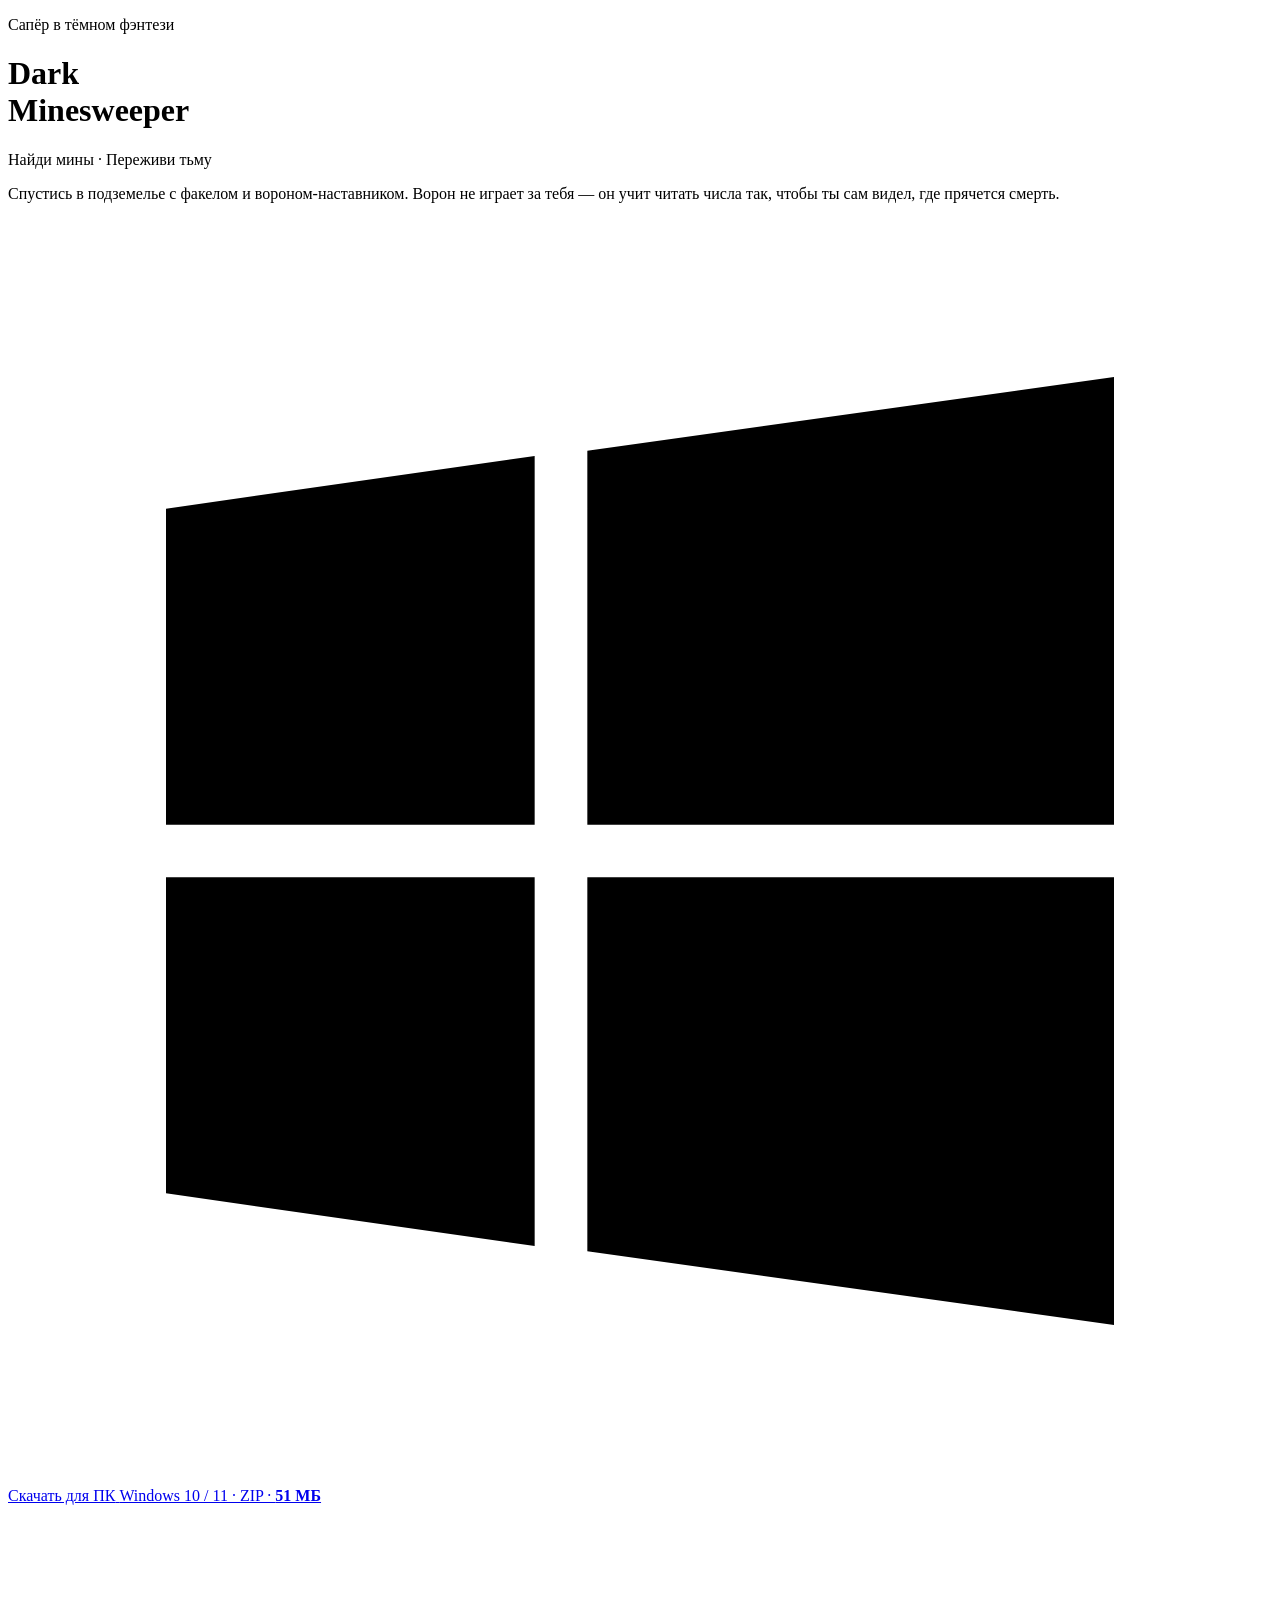
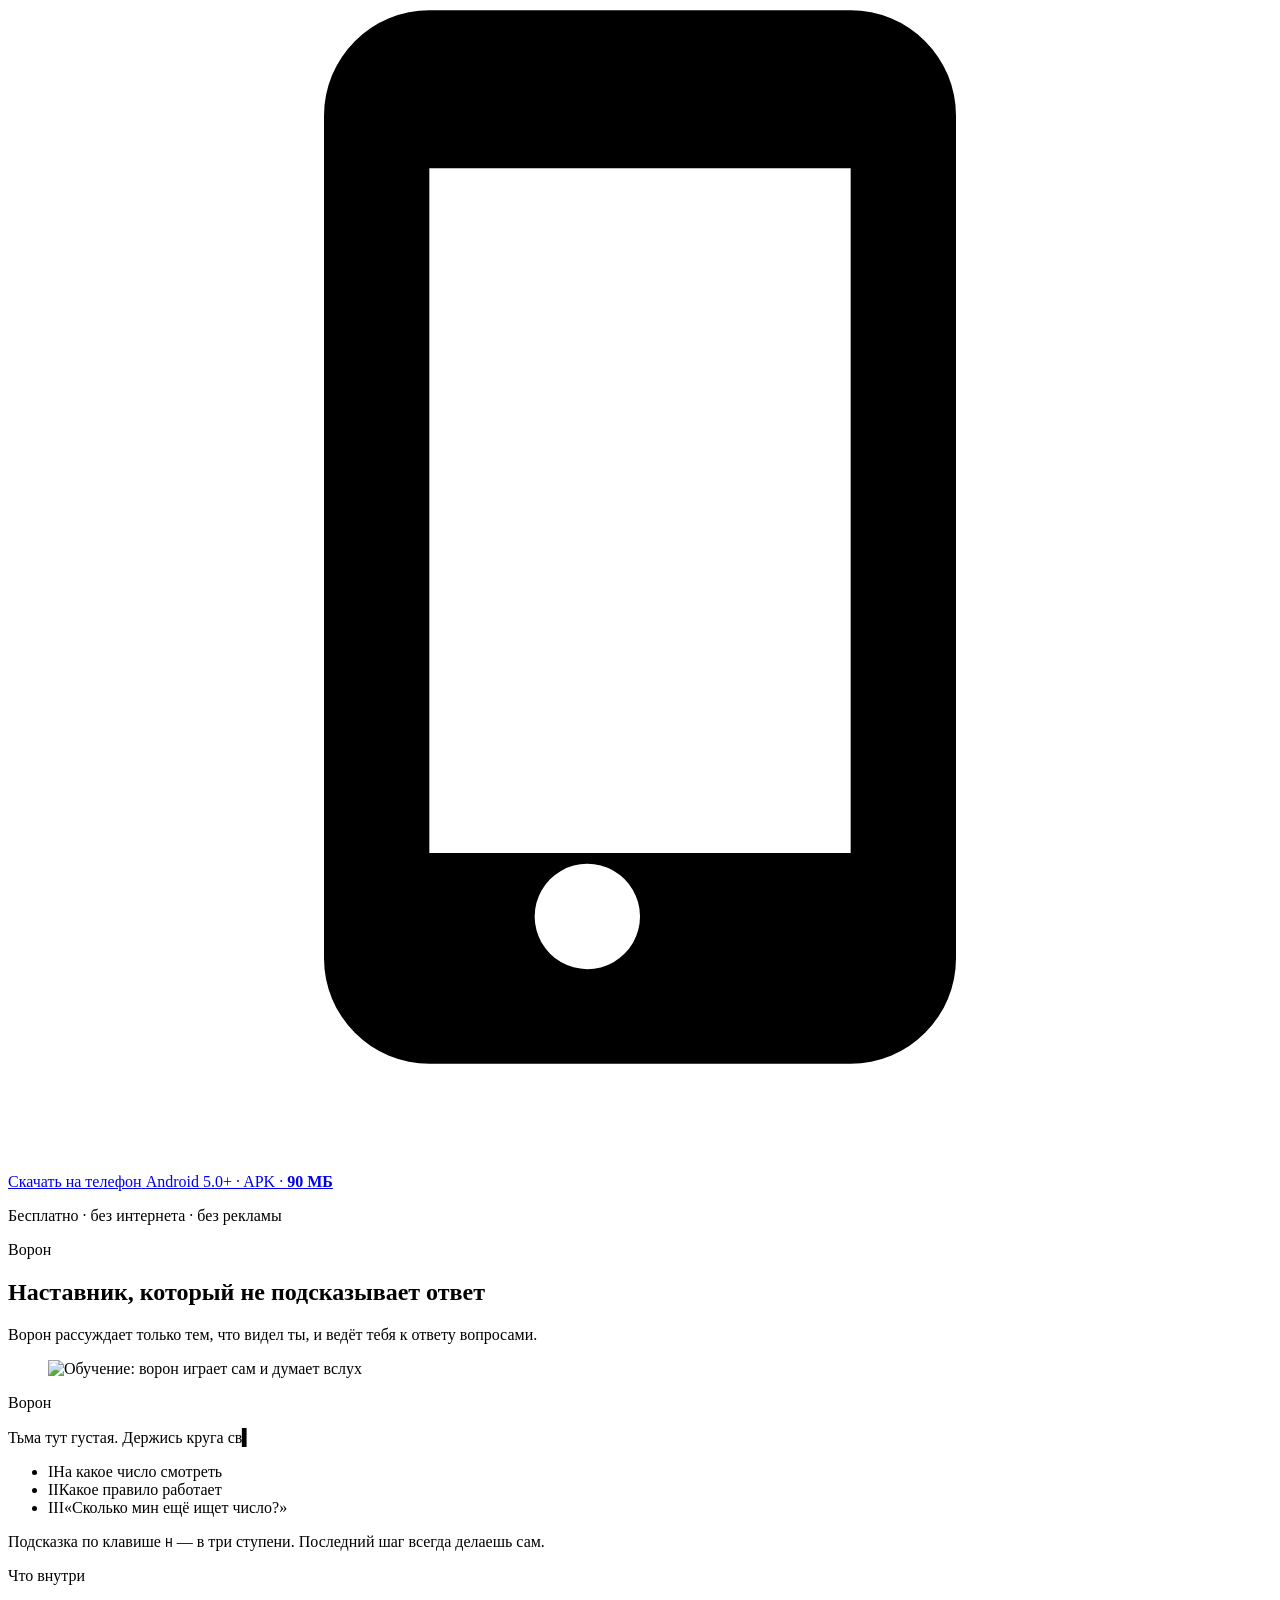
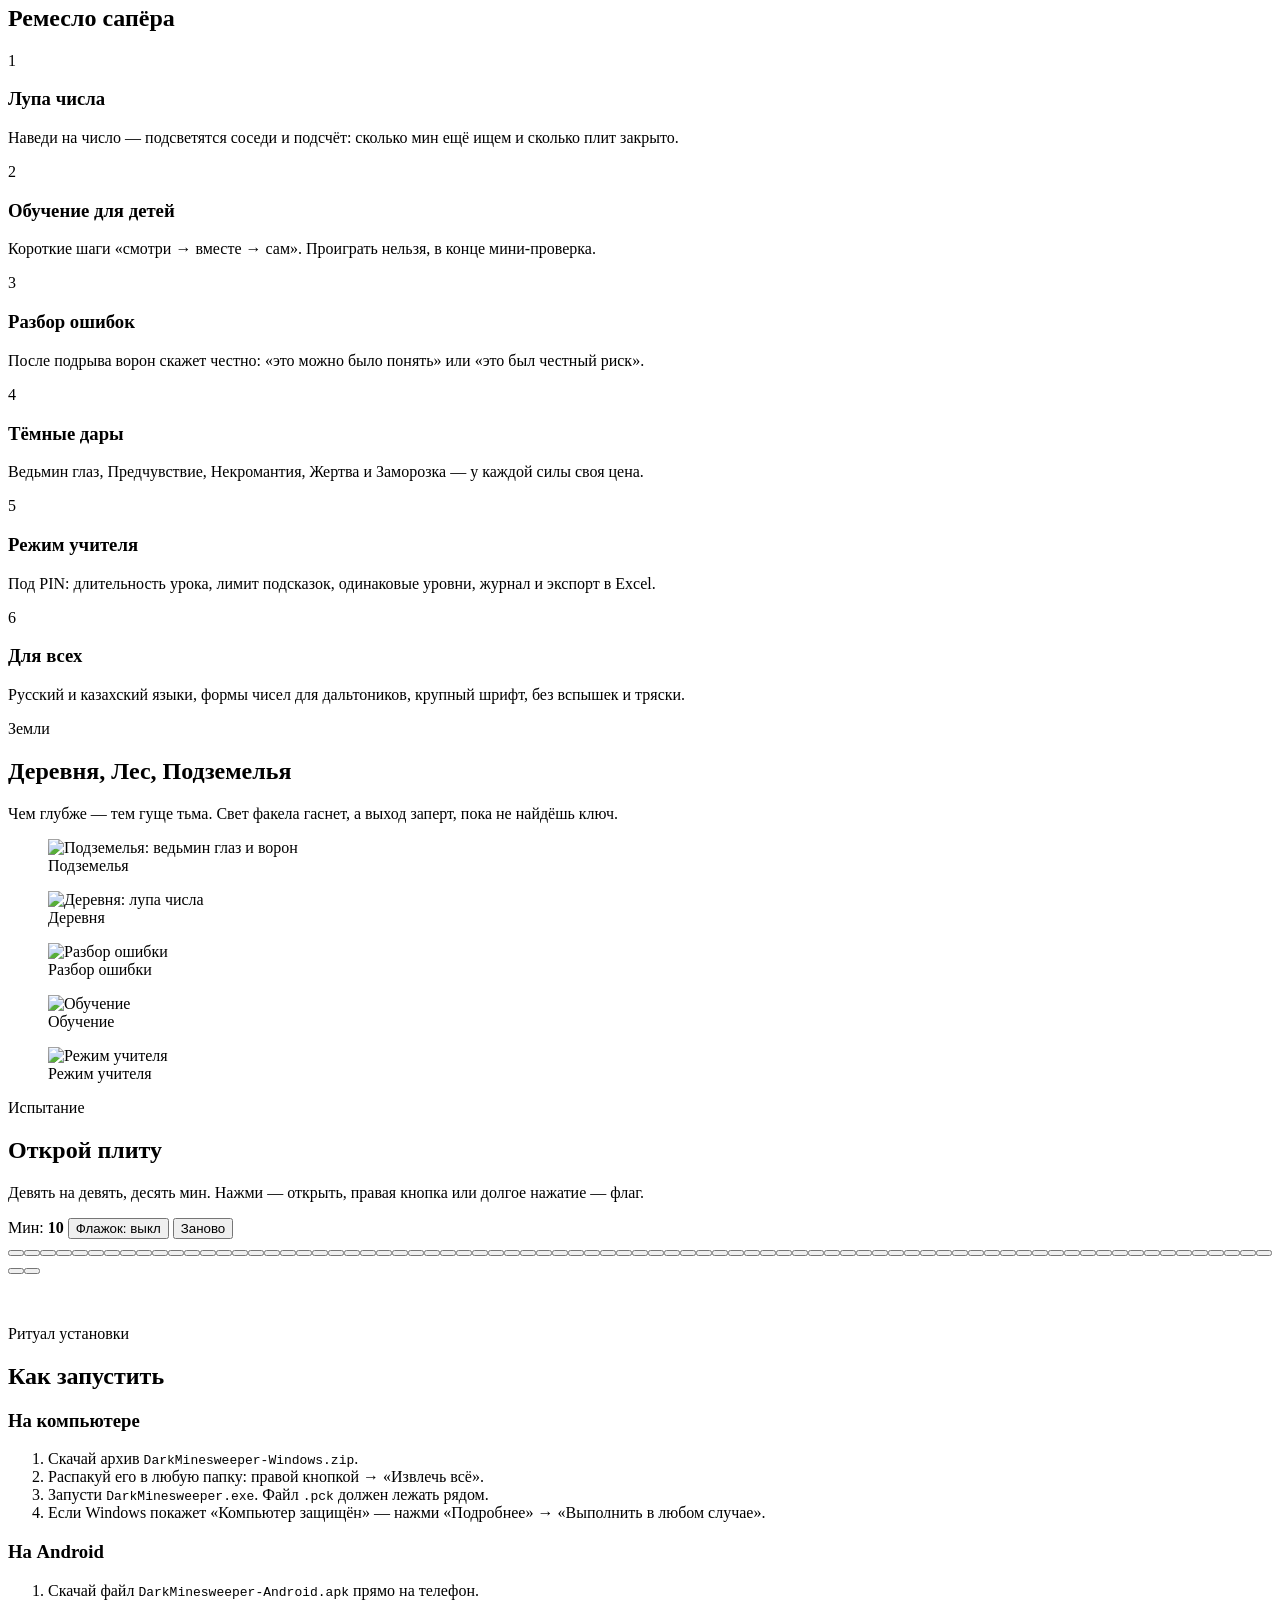
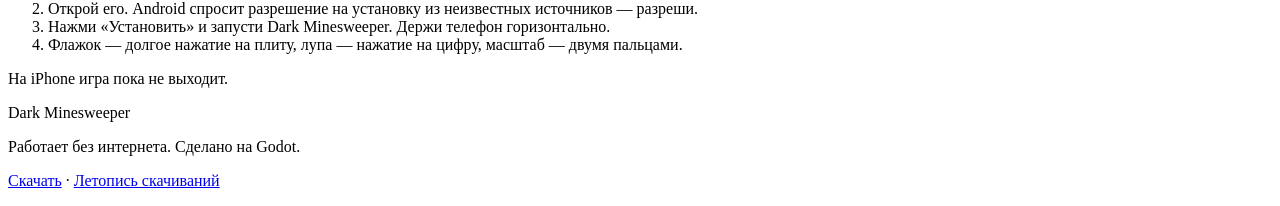
==== index.html @ 4d7f5c44 "Initial site: index.html" ====
<!doctype html>
<html lang="ru">
<head>
<meta charset="utf-8">
<meta name="viewport" content="width=device-width,initial-scale=1">
<title>Dark Minesweeper — скачать игру</title>
<meta name="description" content="Dark Minesweeper — сапёр в тёмном фэнтези, где ворон учит рассуждать по числам. Скачать для Windows и Android.">
<meta property="og:title" content="Dark Minesweeper">
<meta property="og:description" content="Найди мины · Переживи тьму. Скачать для ПК и телефона.">
<meta property="og:image" content="img/title.jpg">
<meta name="theme-color" content="#0b0a0c">
<link rel="icon" href="data:image/svg+xml,%3Csvg xmlns='http://www.w3.org/2000/svg' viewBox='0 0 32 32'%3E%3Crect width='32' height='32' rx='4' fill='%231c1a1f'/%3E%3Ctext x='16' y='23' font-family='serif' font-size='20' text-anchor='middle' fill='%23e8893a'%3E%E2%9C%A6%3C/text%3E%3C/svg%3E">
<link rel="preconnect" href="https://fonts.googleapis.com">
<link rel="preconnect" href="https://fonts.gstatic.com" crossorigin>
<link href="https://fonts.googleapis.com/css2?family=Cinzel:wght@500;700&family=Cormorant+SC:wght@500;700&family=EB+Garamond:ital,wght@0,400;0,600;1,400&display=swap" rel="stylesheet">
<link rel="stylesheet" href="style.css">
</head>
<body>

<header class="hero">
  <div class="hero-bg" aria-hidden="true"></div>
  <span class="torch t1" aria-hidden="true"></span>
  <span class="torch t2" aria-hidden="true"></span>
  <span class="torch t3" aria-hidden="true"></span>
  <span class="torch t4" aria-hidden="true"></span>
  <div class="embers" aria-hidden="true"></div>

  <div class="hero-inner">
    <p class="eyebrow">Сапёр в тёмном фэнтези</p>
    <h1 class="logo">Dark<br>Minesweeper</h1>
    <p class="tagline">Найди мины <span>·</span> Переживи тьму</p>
    <p class="lead">Спустись в подземелье с факелом и вороном-наставником. Ворон не играет за тебя — он учит читать числа так, чтобы ты сам видел, где прячется смерть.</p>

    <div class="downloads" id="download">
      <a class="plate" data-platform="pc" href="#" rel="nofollow">
        <span class="plate-icon" aria-hidden="true">
          <svg viewBox="0 0 24 24"><path d="M3 5.5 10 4.5v7H3zM11 4.4 21 3v8.5H11zM3 12.5h7v7l-7-1zM11 12.5h10V21l-10-1.4z"/></svg>
        </span>
        <span class="plate-text">
          <span class="plate-title">Скачать для ПК</span>
          <span class="plate-meta">Windows 10 / 11 · ZIP · <b data-size="pc"></b></span>
        </span>
        <span class="plate-count" data-count="pc" title="Сколько раз скачали"></span>
      </a>
      <a class="plate" data-platform="android" href="#" rel="nofollow">
        <span class="plate-icon" aria-hidden="true">
          <svg viewBox="0 0 24 24"><path fill-rule="evenodd" d="M8 2h8a2 2 0 0 1 2 2v16a2 2 0 0 1-2 2H8a2 2 0 0 1-2-2V4a2 2 0 0 1 2-2zm0 3v13h8V5zm4 14.2a1 1 0 1 0 0 .01z"/></svg>
        </span>
        <span class="plate-text">
          <span class="plate-title">Скачать на телефон</span>
          <span class="plate-meta">Android 5.0+ · APK · <b data-size="android"></b></span>
        </span>
        <span class="plate-count" data-count="android" title="Сколько раз скачали"></span>
      </a>
    </div>
    <p class="note" id="platform-note">Бесплатно · без интернета · без рекламы</p>
    <p class="total" id="total-line" hidden>Путников уже спустилось во тьму: <b id="total-count">0</b></p>
  </div>
  <a class="scroll-cue" href="#raven" aria-label="Листать вниз"></a>
</header>

<main>

  <section class="section" id="raven">
    <div class="section-head">
      <p class="eyebrow">Ворон</p>
      <h2>Наставник, который не подсказывает ответ</h2>
      <p class="sub">Ворон рассуждает только тем, что видел ты, и ведёт тебя к ответу вопросами.</p>
    </div>
    <div class="raven-grid">
      <figure class="frame shot" data-full="img/raven.jpg">
        <img src="img/raven.jpg" alt="Обучение: ворон играет сам и думает вслух" loading="lazy">
      </figure>
      <div class="raven-dialog">
        <div class="dialog-box">
          <p class="speaker">Ворон</p>
          <p class="line" id="raven-line">Тьма тут густая. Держись круга света, и доживём до выхода.</p>
        </div>
        <ul class="rungs">
          <li><span>I</span>На какое число смотреть</li>
          <li><span>II</span>Какое правило работает</li>
          <li><span>III</span>«Сколько мин ещё ищет число?»</li>
        </ul>
        <p class="small">Подсказка по клавише <kbd>H</kbd> — в три ступени. Последний шаг всегда делаешь сам.</p>
      </div>
    </div>
  </section>

  <section class="section">
    <div class="section-head">
      <p class="eyebrow">Что внутри</p>
      <h2>Ремесло сапёра</h2>
    </div>
    <div class="features">
      <article class="feat"><span class="rune n1">1</span><h3>Лупа числа</h3><p>Наведи на число — подсветятся соседи и подсчёт: сколько мин ещё ищем и сколько плит закрыто.</p></article>
      <article class="feat"><span class="rune n2">2</span><h3>Обучение для детей</h3><p>Короткие шаги «смотри → вместе → сам». Проиграть нельзя, в конце мини-проверка.</p></article>
      <article class="feat"><span class="rune n3">3</span><h3>Разбор ошибок</h3><p>После подрыва ворон скажет честно: «это можно было понять» или «это был честный риск».</p></article>
      <article class="feat"><span class="rune n4">4</span><h3>Тёмные дары</h3><p>Ведьмин глаз, Предчувствие, Некромантия, Жертва и Заморозка — у каждой силы своя цена.</p></article>
      <article class="feat"><span class="rune n5">5</span><h3>Режим учителя</h3><p>Под PIN: длительность урока, лимит подсказок, одинаковые уровни, журнал и экспорт в Excel.</p></article>
      <article class="feat"><span class="rune n6">6</span><h3>Для всех</h3><p>Русский и казахский языки, формы чисел для дальтоников, крупный шрифт, без вспышек и тряски.</p></article>
    </div>
  </section>

  <section class="section">
    <div class="section-head">
      <p class="eyebrow">Земли</p>
      <h2>Деревня, Лес, Подземелья</h2>
      <p class="sub">Чем глубже — тем гуще тьма. Свет факела гаснет, а выход заперт, пока не найдёшь ключ.</p>
    </div>
    <div class="gallery">
      <figure class="frame shot wide" data-full="img/dungeon.jpg"><img src="img/dungeon.jpg" alt="Подземелья: ведьмин глаз и ворон" loading="lazy"><figcaption>Подземелья</figcaption></figure>
      <figure class="frame shot" data-full="img/village.jpg"><img src="img/village.jpg" alt="Деревня: лупа числа" loading="lazy"><figcaption>Деревня</figcaption></figure>
      <figure class="frame shot" data-full="img/mistake.jpg"><img src="img/mistake.jpg" alt="Разбор ошибки" loading="lazy"><figcaption>Разбор ошибки</figcaption></figure>
      <figure class="frame shot" data-full="img/tutorial.jpg"><img src="img/tutorial.jpg" alt="Обучение" loading="lazy"><figcaption>Обучение</figcaption></figure>
      <figure class="frame shot" data-full="img/teacher.jpg"><img src="img/teacher.jpg" alt="Режим учителя" loading="lazy"><figcaption>Режим учителя</figcaption></figure>
    </div>
  </section>

  <section class="section trial">
    <div class="section-head">
      <p class="eyebrow">Испытание</p>
      <h2>Открой плиту</h2>
      <p class="sub">Девять на девять, десять мин. Нажми — открыть, правая кнопка или долгое нажатие — флаг.</p>
    </div>
    <div class="board-wrap">
      <div class="board-hud">
        <span>Мин: <b id="mines-left">10</b></span>
        <button type="button" id="flag-mode" class="hud-btn" aria-pressed="false">Флажок: выкл</button>
        <button type="button" id="restart" class="hud-btn">Заново</button>
      </div>
      <div class="board" id="board" role="grid" aria-label="Мини-сапёр"></div>
      <p class="board-msg" id="board-msg">&nbsp;</p>
    </div>
  </section>

  <section class="section" id="install">
    <div class="section-head">
      <p class="eyebrow">Ритуал установки</p>
      <h2>Как запустить</h2>
    </div>
    <div class="install">
      <div class="frame scroll">
        <h3>На компьютере</h3>
        <ol>
          <li>Скачай архив <code data-file="pc"></code>.</li>
          <li>Распакуй его в любую папку: правой кнопкой → «Извлечь всё».</li>
          <li>Запусти <code>DarkMinesweeper.exe</code>. Файл <code>.pck</code> должен лежать рядом.</li>
          <li>Если Windows покажет «Компьютер защищён» — нажми «Подробнее» → «Выполнить в любом случае».</li>
        </ol>
      </div>
      <div class="frame scroll">
        <h3>На Android</h3>
        <ol>
          <li>Скачай файл <code data-file="android"></code> прямо на телефон.</li>
          <li>Открой его. Android спросит разрешение на установку из неизвестных источников — разреши.</li>
          <li>Нажми «Установить» и запусти Dark Minesweeper. Держи телефон горизонтально.</li>
          <li>Флажок — долгое нажатие на плиту, лупа — нажатие на цифру, масштаб — двумя пальцами.</li>
        </ol>
        <p class="small">На iPhone игра пока не выходит.</p>
      </div>
    </div>
  </section>

</main>

<footer class="footer">
  <p class="logo small-logo">Dark Minesweeper</p>
  <p>Работает без интернета. Сделано на Godot.</p>
  <p><a href="#download">Скачать</a> · <a href="stats.html">Летопись скачиваний</a></p>
</footer>

<div class="lightbox" id="lightbox" hidden>
  <button type="button" class="lb-close" aria-label="Закрыть">×</button>
  <img alt="">
</div>

<script src="config.js"></script>
<script src="app.js"></script>
</body>
</html>
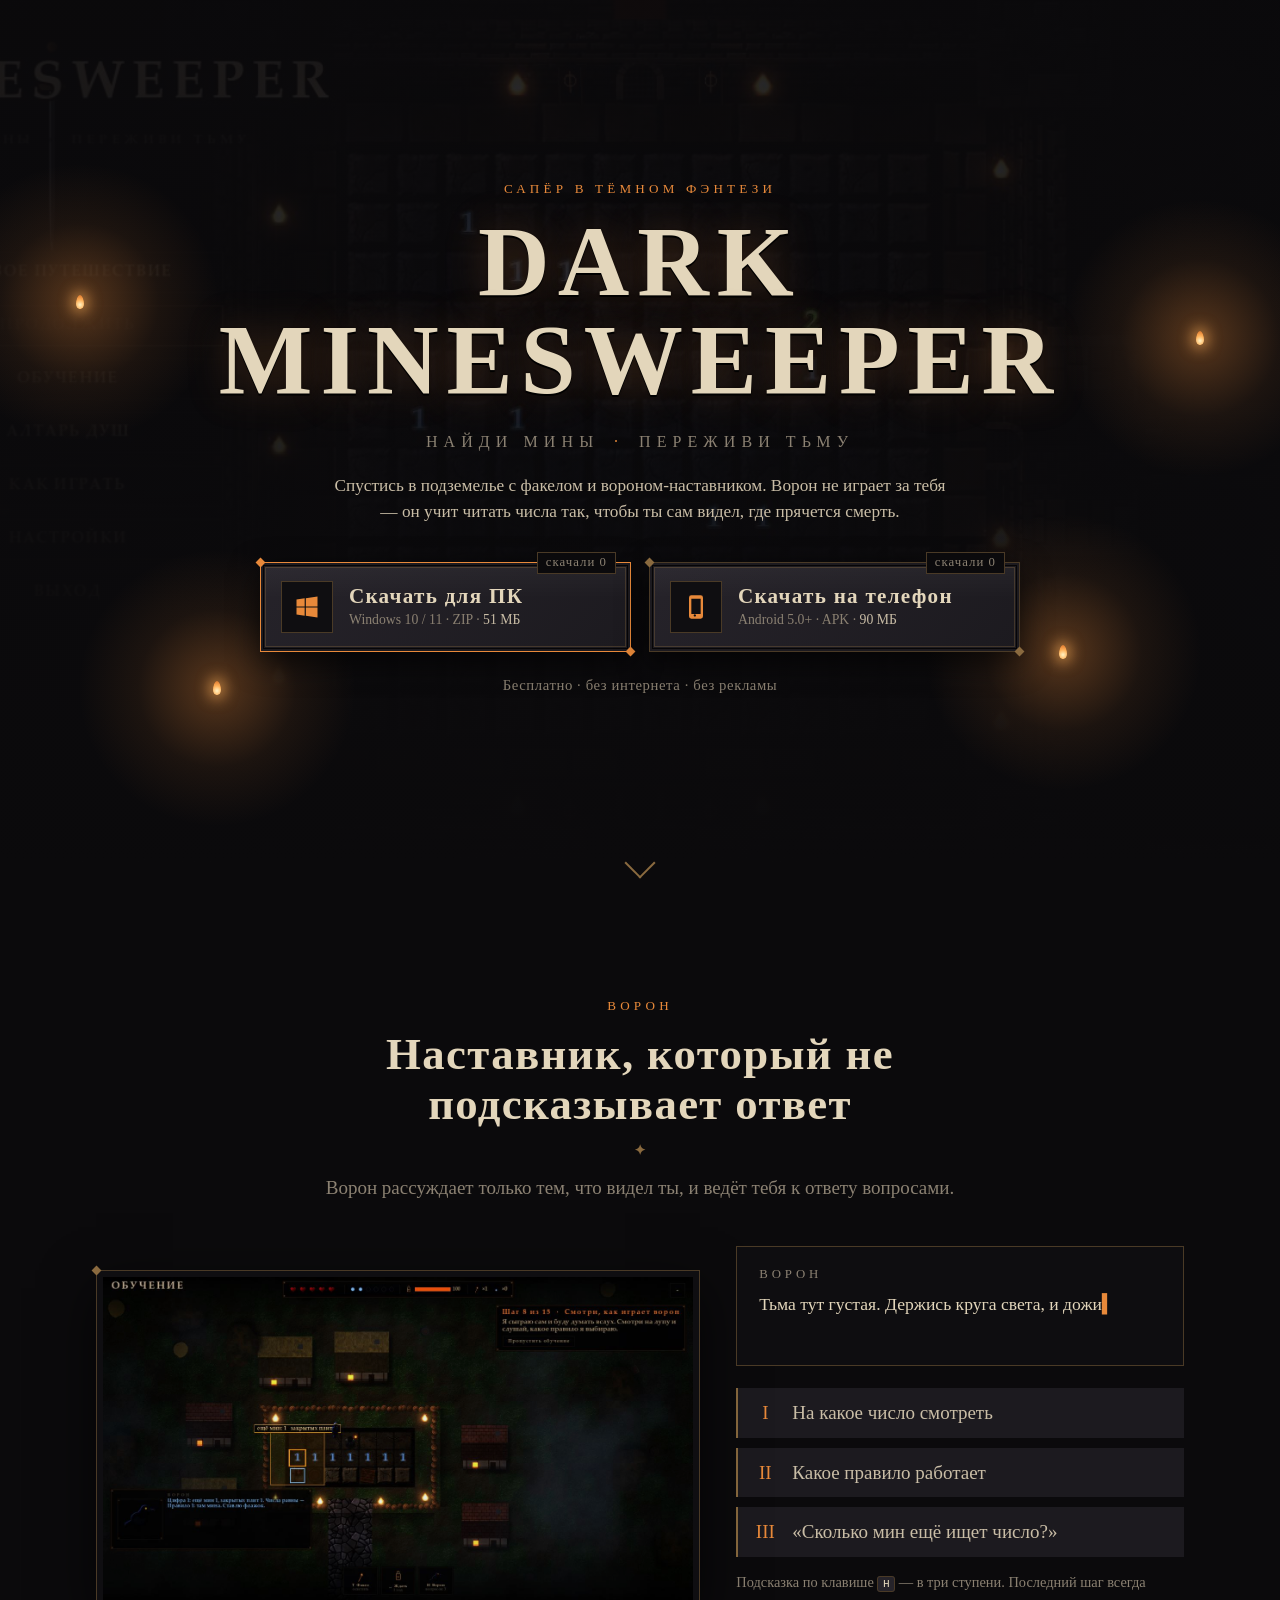
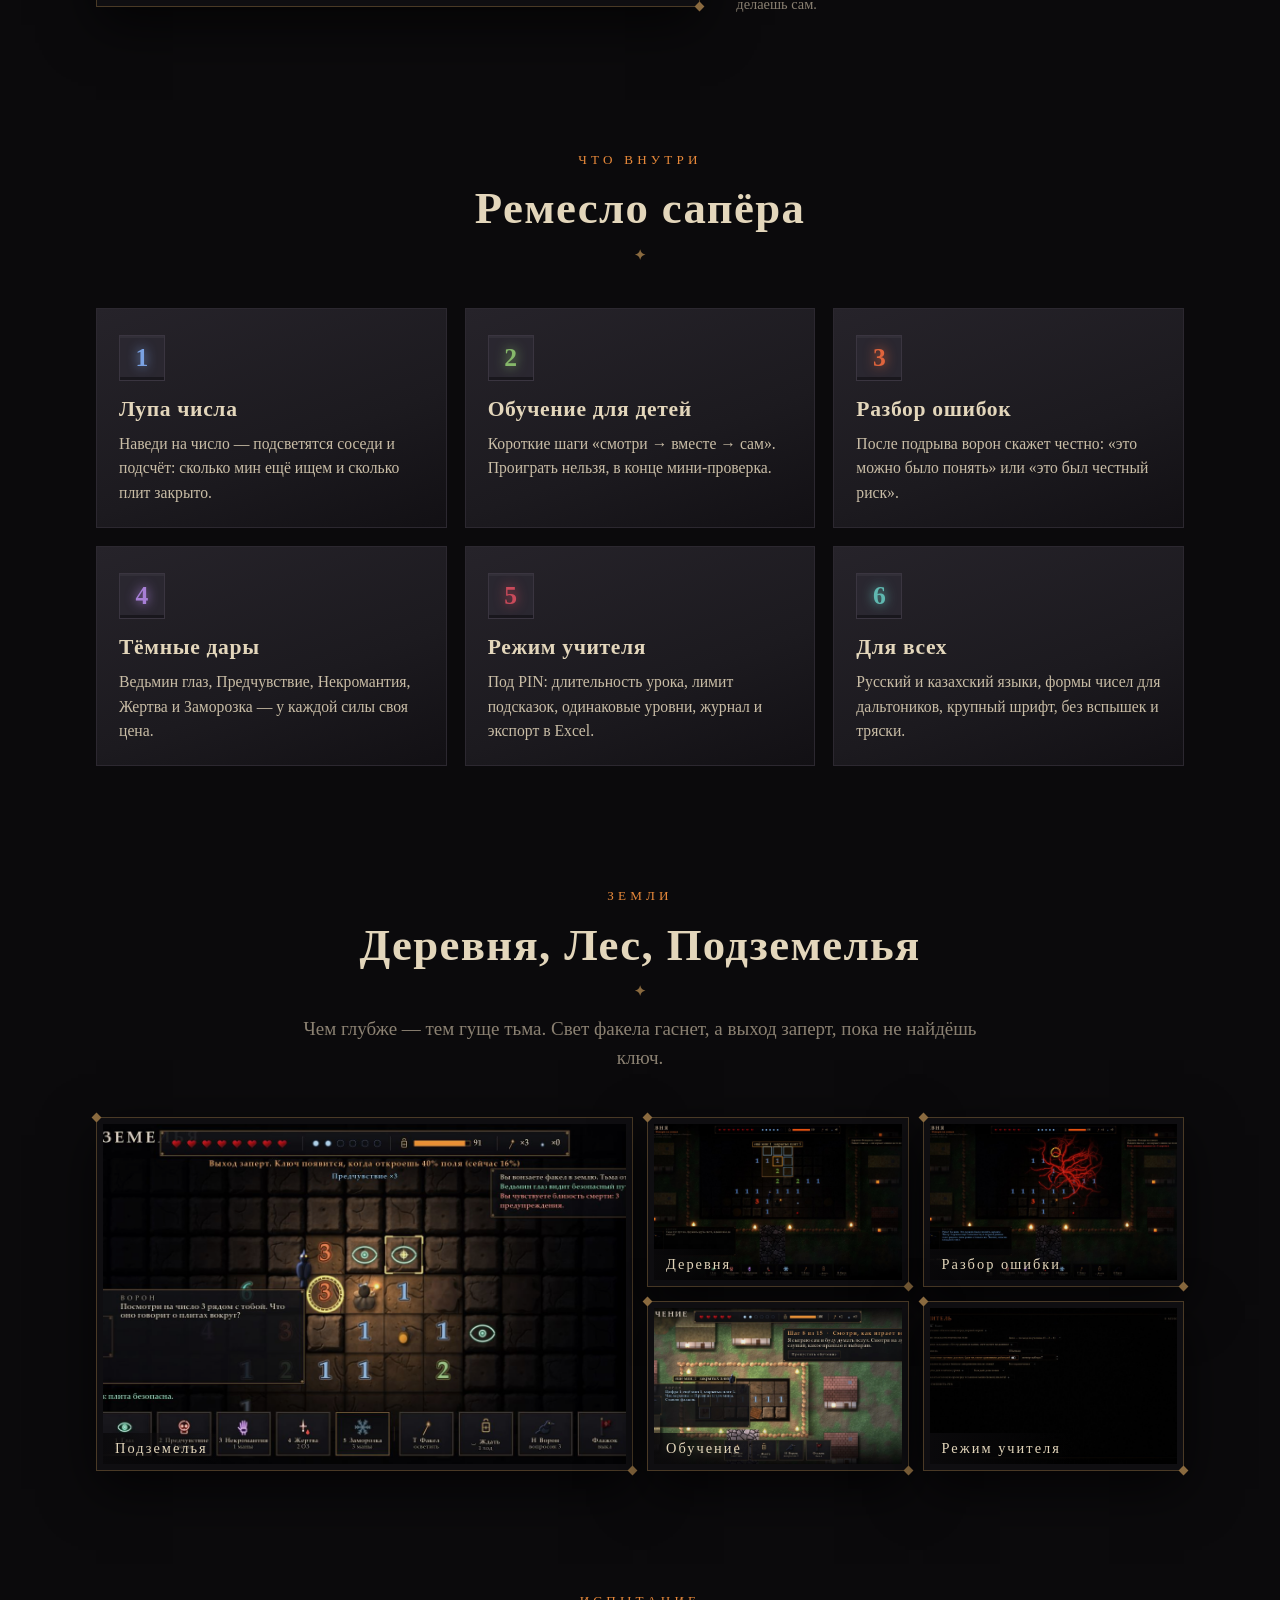
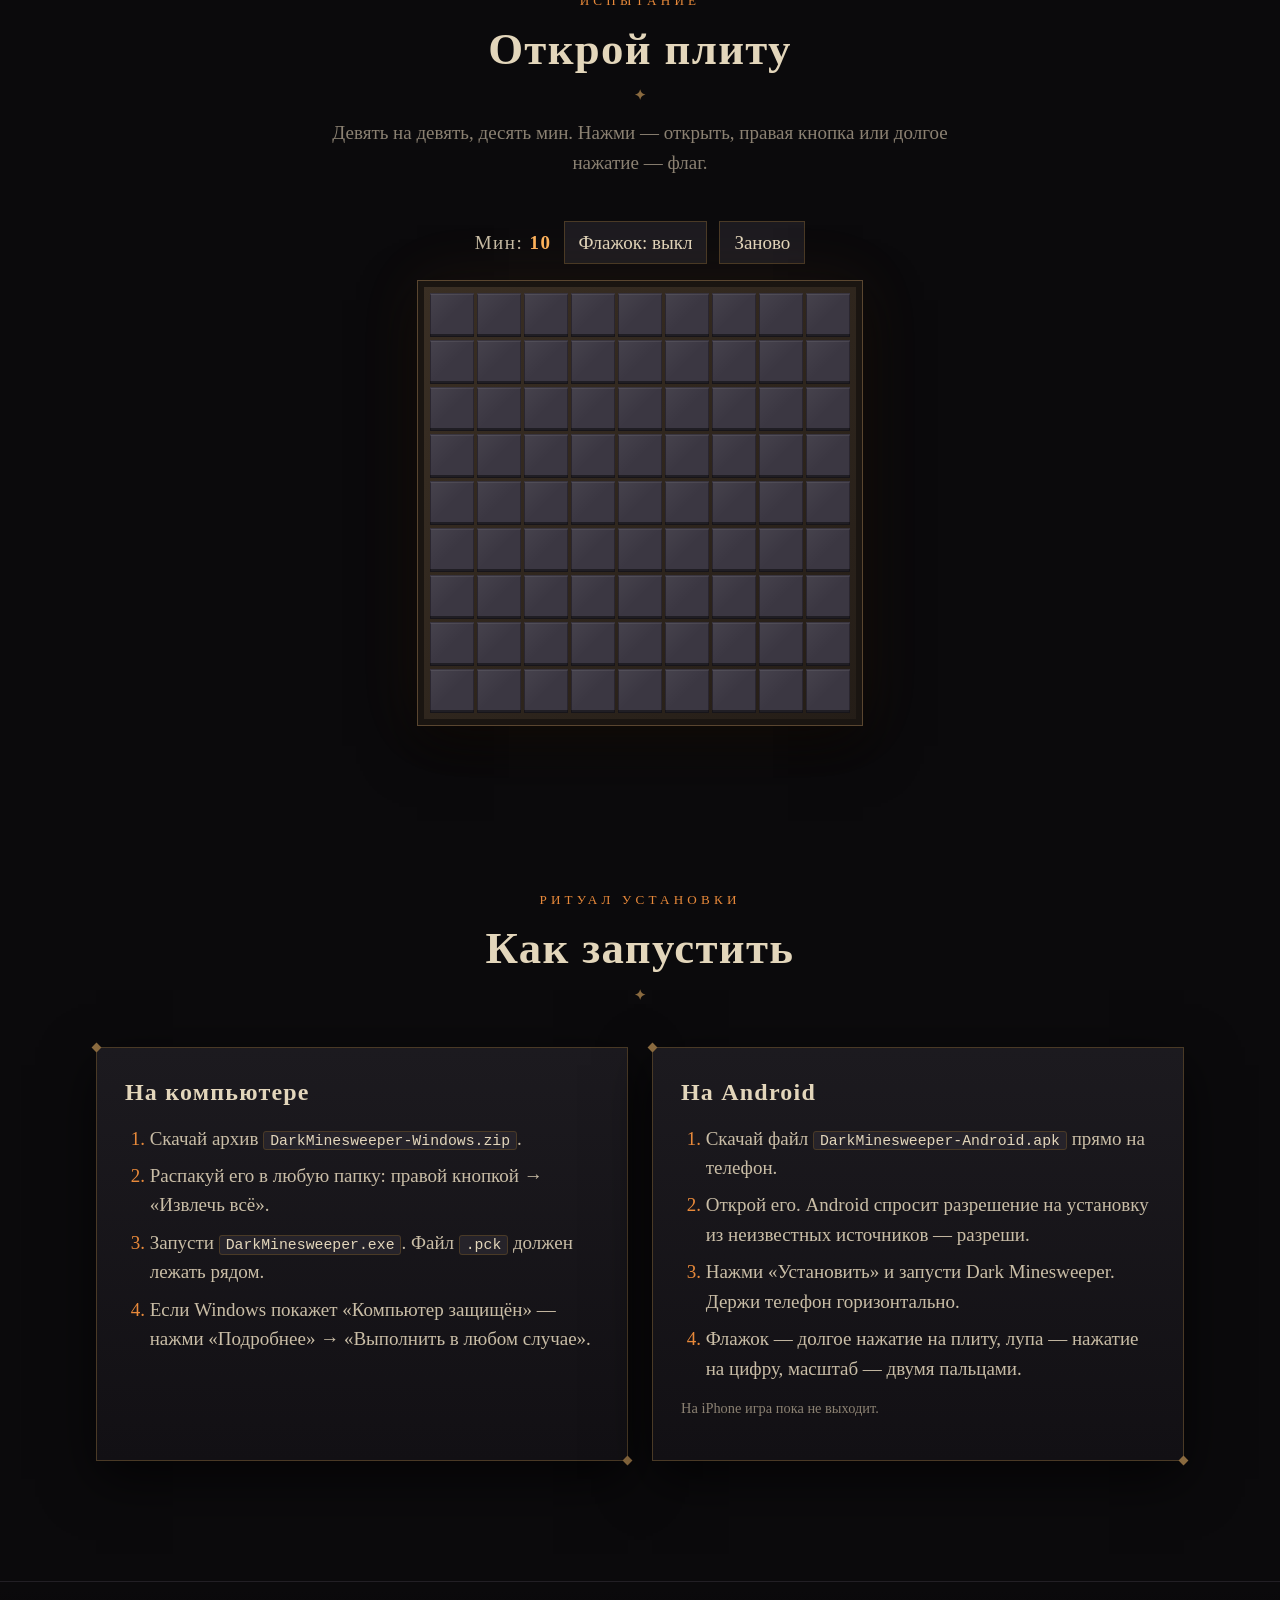
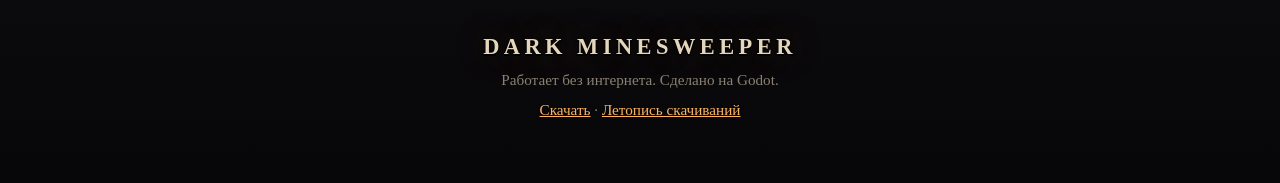
==== commit 4fbb597e: "Instant download counter: index.html" ====
--- a/index.html
+++ b/index.html
@@ -175,6 +175,7 @@
 </div>
 
 <script src="config.js"></script>
+<script src="counts.js"></script>
 <script src="app.js"></script>
 </body>
 </html>
--- a/style.css
+++ b/style.css
@@ -0,0 +1,465 @@
+:root {
+  --bg: #0b0a0c;
+  --bg-2: #121014;
+  --stone: #1c1a1f;
+  --stone-2: #26232a;
+  --stone-hi: #34303a;
+  --bronze: #8a6a3f;
+  --bronze-dim: #4a3a26;
+  --parchment: #e3d6bb;
+  --text: #c9bda6;
+  --muted: #8b8172;
+  --ember: #e8893a;
+  --ember-hi: #ffb35c;
+  --blood: #b8322b;
+  --n1: #7aa2e3;
+  --n2: #86b86a;
+  --n3: #e0643c;
+  --n4: #a77fd6;
+  --n5: #c94a5a;
+  --n6: #5fb8b0;
+  --display: "Cinzel", "Cormorant SC", Georgia, serif;
+  --heading: "Cormorant SC", "EB Garamond", Georgia, serif;
+  --body: "EB Garamond", Georgia, "Times New Roman", serif;
+  color-scheme: dark;
+}
+
+* { box-sizing: border-box; }
+html { scroll-behavior: smooth; }
+body {
+  margin: 0;
+  background: var(--bg);
+  color: var(--text);
+  font-family: var(--body);
+  font-size: 19px;
+  line-height: 1.55;
+  -webkit-font-smoothing: antialiased;
+  overflow-x: hidden;
+}
+img { max-width: 100%; display: block; }
+a { color: var(--ember-hi); }
+code, kbd {
+  font-family: ui-monospace, Consolas, monospace;
+  font-size: .78em;
+  background: var(--stone-2);
+  border: 1px solid var(--bronze-dim);
+  padding: .05em .4em;
+  border-radius: 3px;
+  color: var(--parchment);
+  word-break: break-all;
+}
+
+/* ---------- hero ---------- */
+.hero {
+  position: relative;
+  min-height: 100vh;
+  min-height: 100svh;
+  display: grid;
+  place-items: center;
+  padding: 72px 16px 96px;
+  isolation: isolate;
+  overflow: hidden;
+}
+.hero-bg {
+  position: absolute; inset: 0; z-index: -2;
+  background:
+    radial-gradient(ellipse 60% 55% at 50% 45%, rgba(11,10,12,.5), rgba(11,10,12,.88) 80%),
+    linear-gradient(180deg, rgba(11,10,12,.3), var(--bg) 96%),
+    url("img/title.jpg") center 40% / cover no-repeat;
+  filter: saturate(.85);
+  animation: breathe 14s ease-in-out infinite alternate;
+}
+@keyframes breathe { from { transform: scale(1.04); } to { transform: scale(1.1); } }
+
+.torch {
+  position: absolute; z-index: -1;
+  width: 280px; height: 280px; border-radius: 50%;
+  background: radial-gradient(circle, rgba(232,137,58,.35), rgba(232,137,58,.08) 40%, transparent 70%);
+  animation: flicker 2.6s infinite;
+  pointer-events: none;
+}
+.torch::after {
+  content: ""; position: absolute; left: 50%; top: 50%;
+  width: 8px; height: 14px; margin: -7px 0 0 -4px;
+  border-radius: 50% 50% 45% 45% / 65% 65% 35% 35%;
+  background: radial-gradient(circle at 50% 70%, #fff3c4, var(--ember-hi) 45%, var(--ember) 80%);
+  box-shadow: 0 0 14px 4px rgba(255,179,92,.6);
+}
+.t1 { left: -60px; top: 18%; }
+.t2 { right: -60px; top: 22%; animation-delay: -.9s; }
+.t3 { left: 6%; bottom: 8%; animation-delay: -1.7s; }
+.t4 { right: 6%; bottom: 12%; animation-delay: -.4s; }
+@keyframes flicker {
+  0%, 100% { opacity: .85; transform: scale(1); }
+  20% { opacity: 1; transform: scale(1.04); }
+  40% { opacity: .7; transform: scale(.97); }
+  60% { opacity: .95; transform: scale(1.02); }
+  80% { opacity: .78; }
+}
+
+.embers { position: absolute; inset: 0; z-index: -1; pointer-events: none; }
+.embers i {
+  position: absolute; bottom: -10px;
+  width: 3px; height: 3px; border-radius: 50%;
+  background: var(--ember-hi);
+  box-shadow: 0 0 6px 2px rgba(255,140,60,.55);
+  animation: rise linear infinite;
+  opacity: 0;
+}
+@keyframes rise {
+  0% { transform: translate(0, 0); opacity: 0; }
+  10% { opacity: .9; }
+  100% { transform: translate(var(--dx, 30px), -100vh); opacity: 0; }
+}
+
+.hero-inner { max-width: 860px; text-align: center; }
+.eyebrow {
+  font-family: var(--heading);
+  letter-spacing: .32em;
+  text-transform: uppercase;
+  font-size: .82rem;
+  color: var(--ember);
+  margin: 0 0 14px;
+}
+.logo {
+  font-family: var(--display);
+  font-weight: 700;
+  font-size: clamp(2.6rem, 9vw, 6.2rem);
+  line-height: .98;
+  letter-spacing: .08em;
+  text-transform: uppercase;
+  margin: 0;
+  color: var(--parchment);
+  text-shadow: 0 2px 0 #000, 0 0 40px rgba(232,137,58,.25), 0 0 2px rgba(0,0,0,.9);
+}
+.tagline {
+  font-family: var(--heading);
+  letter-spacing: .38em;
+  text-transform: uppercase;
+  color: var(--muted);
+  font-size: clamp(.78rem, 2.4vw, 1rem);
+  margin: 22px 0 18px;
+}
+.tagline span { color: var(--ember); padding: 0 .3em; }
+.lead { max-width: 620px; margin: 0 auto 36px; color: var(--text); font-size: 1.08rem; }
+
+/* ---------- download plates ---------- */
+.downloads {
+  display: grid;
+  grid-template-columns: repeat(2, minmax(0, 1fr));
+  gap: 18px;
+  max-width: 760px;
+  margin: 0 auto;
+}
+.plate {
+  position: relative;
+  display: flex; align-items: center; gap: 16px;
+  padding: 18px 20px;
+  text-align: left;
+  text-decoration: none;
+  color: var(--parchment);
+  background:
+    linear-gradient(180deg, rgba(255,255,255,.04), transparent 40%),
+    linear-gradient(135deg, var(--stone-2), var(--stone));
+  border: 1px solid var(--bronze-dim);
+  outline: 1px solid rgba(0,0,0,.8);
+  outline-offset: -4px;
+  box-shadow: inset 0 0 0 4px var(--stone), inset 0 0 0 5px rgba(138,106,63,.35), 0 10px 30px rgba(0,0,0,.6);
+  transition: transform .2s, border-color .2s, box-shadow .25s;
+}
+.plate::before, .plate::after,
+.frame::before, .frame::after {
+  content: ""; position: absolute;
+  width: 7px; height: 7px;
+  background: var(--bronze);
+  transform: rotate(45deg);
+}
+.plate::before, .frame::before { left: -4px; top: -4px; }
+.plate::after, .frame::after { right: -4px; bottom: -4px; }
+.plate:hover, .plate:focus-visible {
+  transform: translateY(-2px);
+  border-color: var(--ember);
+  box-shadow: inset 0 0 0 4px var(--stone), inset 0 0 0 5px rgba(232,137,58,.5), 0 0 40px rgba(232,137,58,.22), 0 14px 34px rgba(0,0,0,.7);
+}
+.plate.suggested { border-color: var(--ember); }
+.plate.suggested::before, .plate.suggested::after { background: var(--ember); }
+.plate-icon {
+  flex: none;
+  width: 52px; height: 52px;
+  display: grid; place-items: center;
+  background: #0f0e11;
+  border: 1px solid var(--bronze-dim);
+  color: var(--ember);
+}
+.plate-icon svg { width: 28px; height: 28px; fill: currentColor; }
+.plate-text { display: flex; flex-direction: column; min-width: 0; flex: 1; }
+.plate-title {
+  font-family: var(--heading);
+  font-weight: 700;
+  font-size: 1.32rem;
+  letter-spacing: .06em;
+  line-height: 1.15;
+}
+.plate-meta { font-size: .86rem; color: var(--muted); }
+.plate-meta b { font-weight: 400; color: var(--text); }
+.plate-count {
+  position: absolute; top: -11px; right: 14px;
+  font-family: var(--heading);
+  font-size: .8rem;
+  letter-spacing: .08em;
+  background: var(--bg);
+  border: 1px solid var(--bronze-dim);
+  padding: 0 8px;
+  color: var(--muted);
+}
+.plate-count:empty { display: none; }
+.plate.loading { pointer-events: none; opacity: .7; }
+
+.note { margin: 22px 0 0; font-size: .92rem; color: var(--muted); letter-spacing: .04em; }
+.note.warn { color: var(--ember-hi); }
+.total { margin: 6px 0 0; font-size: .92rem; color: var(--muted); }
+.total b { color: var(--ember-hi); font-weight: 600; }
+
+.scroll-cue {
+  position: absolute; left: 50%; bottom: 26px;
+  width: 22px; height: 22px; margin-left: -11px;
+  border-right: 2px solid var(--bronze); border-bottom: 2px solid var(--bronze);
+  transform: rotate(45deg);
+  animation: bob 2.2s ease-in-out infinite;
+}
+@keyframes bob { 50% { transform: translateY(8px) rotate(45deg); } }
+
+/* ---------- sections ---------- */
+.section { max-width: 1120px; margin: 0 auto; padding: 96px 16px 24px; }
+.section-head { text-align: center; max-width: 680px; margin: 0 auto 44px; }
+.section-head h2 {
+  font-family: var(--heading);
+  font-weight: 700;
+  font-size: clamp(1.9rem, 5vw, 2.8rem);
+  line-height: 1.1;
+  color: var(--parchment);
+  margin: 0;
+  letter-spacing: .03em;
+}
+.section-head h2::after {
+  content: "✦";
+  display: block;
+  font-size: .9rem;
+  color: var(--bronze);
+  margin-top: 14px;
+  letter-spacing: 0;
+}
+.sub { color: var(--muted); margin: 14px 0 0; }
+.small { font-size: .9rem; color: var(--muted); }
+
+.frame {
+  position: relative;
+  margin: 0;
+  background: #0f0e11;
+  border: 1px solid var(--bronze-dim);
+  padding: 6px;
+  box-shadow: 0 18px 50px rgba(0,0,0,.65);
+}
+.shot { cursor: zoom-in; overflow: visible; }
+.shot img { width: 100%; height: 100%; object-fit: cover; transition: filter .3s; filter: brightness(.92); }
+.shot:hover img { filter: brightness(1.08); }
+.shot figcaption {
+  position: absolute; left: 6px; bottom: 6px;
+  padding: 4px 12px;
+  font-family: var(--heading);
+  letter-spacing: .14em;
+  font-size: .9rem;
+  color: var(--parchment);
+  background: linear-gradient(90deg, rgba(11,10,12,.92), rgba(11,10,12,0));
+}
+
+/* raven */
+.raven-grid { display: grid; grid-template-columns: 1.35fr 1fr; gap: 36px; align-items: center; }
+.dialog-box {
+  position: relative;
+  background: rgba(15,14,17,.92);
+  border: 1px solid var(--bronze-dim);
+  padding: 18px 22px;
+  min-height: 120px;
+}
+.speaker {
+  margin: 0 0 6px;
+  font-family: var(--heading);
+  letter-spacing: .3em;
+  font-size: .8rem;
+  color: var(--muted);
+  text-transform: uppercase;
+}
+.line { margin: 0; color: var(--parchment); font-size: 1.1rem; min-height: 3.2em; }
+.line .caret { display: inline-block; width: .5em; animation: blink 1s steps(1) infinite; color: var(--ember); }
+@keyframes blink { 50% { opacity: 0; } }
+.rungs { list-style: none; padding: 0; margin: 22px 0 14px; display: grid; gap: 10px; }
+.rungs li {
+  display: flex; align-items: center; gap: 14px;
+  padding: 10px 14px;
+  background: var(--stone);
+  border-left: 2px solid var(--bronze);
+}
+.rungs span {
+  font-family: var(--display);
+  color: var(--ember);
+  width: 26px; text-align: center; flex: none;
+}
+
+/* features */
+.features { display: grid; grid-template-columns: repeat(3, minmax(0, 1fr)); gap: 18px; }
+.feat {
+  position: relative;
+  padding: 26px 22px 22px;
+  background: linear-gradient(160deg, var(--stone-2), var(--stone) 60%, var(--bg-2));
+  border: 1px solid #2c2830;
+  transition: border-color .25s, transform .25s;
+}
+.feat:hover { border-color: var(--bronze-dim); transform: translateY(-2px); }
+.feat h3 {
+  font-family: var(--heading);
+  font-size: 1.35rem;
+  margin: 12px 0 6px;
+  color: var(--parchment);
+  letter-spacing: .03em;
+}
+.feat p { margin: 0; font-size: .98rem; }
+.rune {
+  display: grid; place-items: center;
+  width: 46px; height: 46px;
+  font-family: var(--display);
+  font-weight: 700;
+  font-size: 1.6rem;
+  background: #2a2730;
+  border: 1px solid #3a3540;
+  box-shadow: inset 0 -3px 0 rgba(0,0,0,.4), inset 0 2px 0 rgba(255,255,255,.04);
+  text-shadow: 0 0 12px currentColor;
+}
+.n1 { color: var(--n1); } .n2 { color: var(--n2); } .n3 { color: var(--n3); }
+.n4 { color: var(--n4); } .n5 { color: var(--n5); } .n6 { color: var(--n6); }
+.n7 { color: #d9cbb0; } .n8 { color: #8b8172; }
+
+/* gallery */
+.gallery { display: grid; grid-template-columns: repeat(4, minmax(0, 1fr)); grid-auto-rows: 170px; gap: 14px; }
+.gallery .wide { grid-column: span 2; grid-row: span 2; }
+.gallery .shot { height: 100%; }
+
+/* mini game */
+.board-wrap { display: flex; flex-direction: column; align-items: center; }
+.board-hud {
+  display: flex; gap: 12px; align-items: center; flex-wrap: wrap; justify-content: center;
+  margin-bottom: 16px;
+  font-family: var(--heading);
+  letter-spacing: .08em;
+}
+.board-hud b { color: var(--ember-hi); }
+.hud-btn {
+  font: inherit;
+  color: var(--parchment);
+  background: var(--stone);
+  border: 1px solid var(--bronze-dim);
+  padding: 6px 14px;
+  cursor: pointer;
+}
+.hud-btn:hover { border-color: var(--bronze); }
+.hud-btn[aria-pressed="true"] { border-color: var(--ember); color: var(--ember-hi); }
+.board {
+  --size: min(44px, calc((100vw - 64px) / 9));
+  display: grid;
+  grid-template-columns: repeat(9, var(--size));
+  gap: 3px;
+  padding: 12px;
+  background: linear-gradient(135deg, #3a2f24, #241d17);
+  border: 1px solid #5a4630;
+  box-shadow: inset 0 0 0 6px #1a1511, 0 0 60px rgba(232,137,58,.08), 0 20px 50px rgba(0,0,0,.7);
+  user-select: none;
+  -webkit-user-select: none;
+  touch-action: manipulation;
+}
+.cell {
+  width: var(--size); height: var(--size);
+  display: grid; place-items: center;
+  padding: 0;
+  font-family: var(--display);
+  font-weight: 700;
+  font-size: calc(var(--size) * .52);
+  border: 0;
+  cursor: pointer;
+  color: transparent;
+  background:
+    linear-gradient(135deg, rgba(255,255,255,.06), transparent 50%),
+    #3b3742;
+  box-shadow: inset 0 -3px 0 rgba(0,0,0,.45), inset 0 2px 0 rgba(255,255,255,.07), inset 0 0 0 1px #2a2630;
+  transition: background .15s;
+}
+.cell:hover:not(.open) { background: linear-gradient(135deg, rgba(255,255,255,.1), transparent 50%), #48434f; }
+.cell.open {
+  cursor: default;
+  background: #1d1a20;
+  box-shadow: inset 0 2px 4px rgba(0,0,0,.6);
+  text-shadow: 0 0 10px currentColor;
+}
+.cell.flag::after { content: "⚑"; color: var(--blood); text-shadow: 0 0 8px rgba(184,50,43,.6); font-family: var(--body); }
+.cell.mine { background: radial-gradient(circle, #5a1612, #1d1a20 70%); }
+.cell.mine::after { content: "✹"; color: var(--ember-hi); font-family: var(--body); }
+.cell.boom { background: radial-gradient(circle, #b8322b, #3a0f0c 75%); }
+.cell.wrong::after { content: "✕"; color: var(--muted); }
+.board-msg { margin: 14px 0 0; min-height: 1.6em; color: var(--parchment); font-family: var(--heading); letter-spacing: .06em; font-size: 1.15rem; text-align: center; }
+
+/* install */
+.install { display: grid; grid-template-columns: repeat(2, minmax(0, 1fr)); gap: 24px; }
+.scroll { padding: 26px 28px; background: linear-gradient(180deg, var(--stone), var(--bg-2)); }
+.scroll h3 { font-family: var(--heading); font-size: 1.5rem; color: var(--parchment); margin: 0 0 12px; letter-spacing: .05em; }
+.scroll ol { margin: 0; padding-left: 1.3em; }
+.scroll li { margin-bottom: 8px; }
+.scroll li::marker { color: var(--ember); font-family: var(--display); }
+
+/* footer */
+.footer {
+  margin-top: 96px;
+  padding: 48px 16px 56px;
+  text-align: center;
+  border-top: 1px solid #221f25;
+  background: linear-gradient(180deg, transparent, #070608);
+  color: var(--muted);
+  font-size: .95rem;
+}
+.footer p { margin: 6px 0; }
+.small-logo { font-size: 1.4rem; letter-spacing: .2em; margin-bottom: 10px !important; }
+
+/* lightbox */
+.lightbox {
+  position: fixed; inset: 0; z-index: 50;
+  display: grid; place-items: center;
+  padding: 16px;
+  background: rgba(5,4,6,.94);
+  cursor: zoom-out;
+}
+.lightbox[hidden] { display: none; }
+.lightbox img { max-height: 92vh; border: 1px solid var(--bronze-dim); box-shadow: 0 0 80px rgba(0,0,0,.9); }
+.lb-close {
+  position: absolute; top: 12px; right: 16px;
+  font-size: 2.2rem; line-height: 1;
+  background: none; border: 0; color: var(--parchment); cursor: pointer;
+}
+
+/* ---------- responsive ---------- */
+@media (max-width: 900px) {
+  .raven-grid { grid-template-columns: 1fr; }
+  .features { grid-template-columns: repeat(2, minmax(0, 1fr)); }
+  .gallery { grid-template-columns: repeat(2, minmax(0, 1fr)); grid-auto-rows: 140px; }
+}
+@media (max-width: 640px) {
+  body { font-size: 17px; }
+  .downloads, .features, .install { grid-template-columns: 1fr; }
+  .gallery { grid-template-columns: 1fr; grid-auto-rows: 190px; }
+  .gallery .wide { grid-column: auto; grid-row: span 1; }
+  .section { padding-top: 72px; }
+  .torch { width: 180px; height: 180px; }
+  .scroll { padding: 22px 18px; }
+  .tagline { letter-spacing: .22em; }
+}
+@media (prefers-reduced-motion: reduce) {
+  *, *::before, *::after { animation: none !important; transition: none !important; }
+  .embers { display: none; }
+}
